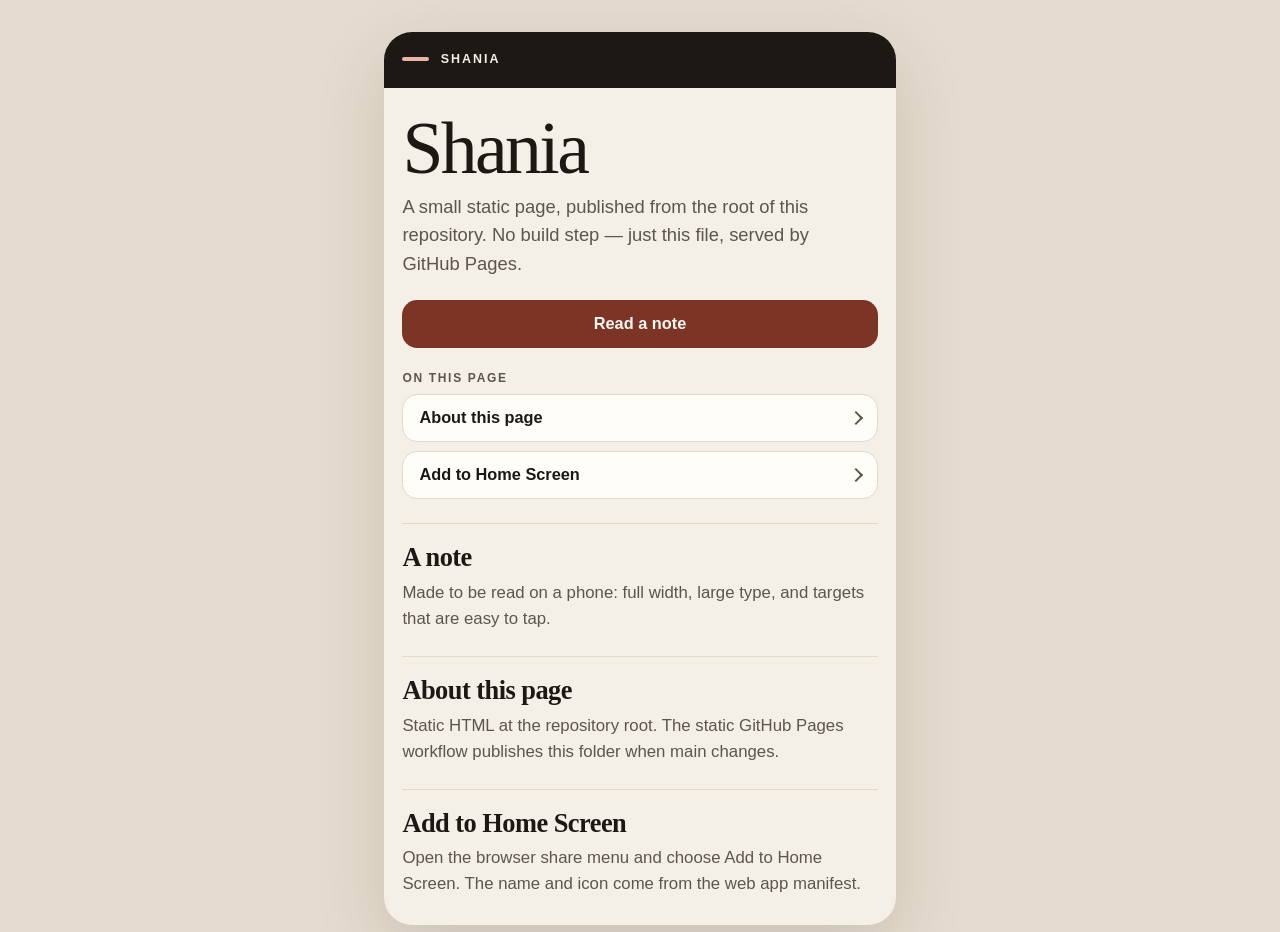
==== index.html @ 49403135 "Make the static page a mobile-first web app Fit the phone viewport with safe areas, fluid type, and " ====
<!DOCTYPE html>
<html lang="en">
<head>
  <meta charset="utf-8">
  <meta name="viewport" content="width=device-width, initial-scale=1, viewport-fit=cover">
  <meta name="theme-color" content="#1c1915">
  <meta name="color-scheme" content="light">
  <meta name="apple-mobile-web-app-capable" content="yes">
  <meta name="mobile-web-app-capable" content="yes">
  <meta name="apple-mobile-web-app-status-bar-style" content="black-translucent">
  <meta name="apple-mobile-web-app-title" content="Shania">
  <meta name="description" content="A small static page published from the root of this repository.">
  <title>Shania</title>
  <link rel="manifest" href="manifest.webmanifest">
  <link rel="icon" href="icon-192.png" type="image/png" sizes="192x192">
  <link rel="apple-touch-icon" href="icon-180.png">
  <style>
    :root {
      --ink: #1c1915;
      --cream: #f4efe7;
      --muted: #5c564c;
      --card: #fffdf8;
      --line: #e4d8c6;
      --accent: #7c3424;
      --accent-ink: #fff8f3;
      --canvas: #e5dccf;
    }

    * {
      box-sizing: border-box;
    }

    html {
      overflow-x: clip;
      -webkit-text-size-adjust: 100%;
    }

    body {
      margin: 0;
      min-height: 100dvh;
      overflow-x: clip;
      background: var(--cream);
      color: var(--ink);
      font-family: "Avenir Next", "Segoe UI", Roboto, "Helvetica Neue", sans-serif;
    }

    .app {
      width: 100%;
      max-width: 32rem;
      min-height: 100dvh;
      margin: 0 auto;
      background: var(--cream);
      display: flex;
      flex-direction: column;
    }

    header {
      display: flex;
      align-items: center;
      gap: 0.75rem;
      min-height: calc(3.5rem + env(safe-area-inset-top));
      padding:
        calc(0.85rem + env(safe-area-inset-top))
        calc(1.15rem + env(safe-area-inset-right))
        0.95rem
        calc(1.15rem + env(safe-area-inset-left));
      background: var(--ink);
      color: var(--cream);
    }

    .mark {
      width: 1.65rem;
      height: 0.22rem;
      border-radius: 999px;
      background: #e7b5a4;
      flex: none;
    }

    .app-name {
      font-size: 0.78rem;
      font-weight: 650;
      letter-spacing: 0.16em;
      text-transform: uppercase;
    }

    main {
      flex: 1;
      padding:
        1.35rem
        calc(1.15rem + env(safe-area-inset-right))
        calc(1.75rem + env(safe-area-inset-bottom))
        calc(1.15rem + env(safe-area-inset-left));
    }

    h1 {
      margin: 0.35rem 0 0.7rem;
      font-family: "Iowan Old Style", Palatino, "Palatino Linotype", "Noto Serif", Georgia, serif;
      font-size: clamp(3.1rem, 16vw, 4.6rem);
      font-weight: 520;
      letter-spacing: -0.035em;
      line-height: 0.9;
    }

    h2 {
      margin: 0 0 0.4rem;
      font-family: "Iowan Old Style", Palatino, "Palatino Linotype", "Noto Serif", Georgia, serif;
      font-size: clamp(1.35rem, 5vw, 1.65rem);
      font-weight: 560;
      letter-spacing: -0.02em;
    }

    p {
      margin: 0;
    }

    .lead {
      max-width: 28rem;
      color: var(--muted);
      font-size: clamp(1.02rem, 4.2vw, 1.15rem);
      line-height: 1.55;
    }

    .label {
      margin: 1.45rem 0 0.55rem;
      color: var(--muted);
      font-size: 0.75rem;
      font-weight: 650;
      letter-spacing: 0.14em;
      text-transform: uppercase;
    }

    a {
      color: inherit;
      text-decoration: none;
      touch-action: manipulation;
      -webkit-tap-highlight-color: transparent;
    }

    .primary,
    nav a {
      min-height: 3rem;
      display: flex;
      align-items: center;
      border-radius: 0.95rem;
      font-size: 1.02rem;
      font-weight: 620;
    }

    .primary {
      margin-top: 1.35rem;
      padding: 0.85rem 1.1rem;
      justify-content: center;
      background: var(--accent);
      color: var(--accent-ink);
    }

    .primary:active {
      background: #662a1d;
    }

    nav {
      display: flex;
      flex-direction: column;
      gap: 0.55rem;
    }

    nav a {
      padding: 0.85rem 1rem;
      background: var(--card);
      border: 1px solid var(--line);
      justify-content: space-between;
      gap: 0.75rem;
    }

    nav a:active {
      background: #f6efe4;
    }

    nav a::after {
      content: "";
      width: 0.5rem;
      height: 0.5rem;
      border-top: 2px solid var(--muted);
      border-right: 2px solid var(--muted);
      transform: rotate(45deg);
      flex: none;
    }

    .primary:focus-visible,
    nav a:focus-visible {
      outline: 3px solid #e7b5a4;
      outline-offset: 2px;
    }

    section {
      scroll-margin-top: 1rem;
      margin-top: 1.5rem;
      padding-top: 1.15rem;
      border-top: 1px solid var(--line);
    }

    section p {
      color: var(--muted);
      font-size: clamp(0.98rem, 3.8vw, 1.05rem);
      line-height: 1.55;
    }

    @media (min-width: 760px) {
      body {
        background: var(--canvas);
      }

      .app {
        min-height: calc(100dvh - 4rem);
        margin: 2rem auto;
        border-radius: 1.75rem;
        overflow: hidden;
        box-shadow: 0 24px 70px rgba(48, 30, 14, 0.14);
      }
    }
  </style>
</head>
<body>
  <div class="app">
    <header>
      <span class="mark" aria-hidden="true"></span>
      <span class="app-name">Shania</span>
    </header>
    <main>
      <h1>Shania</h1>
      <p class="lead">A small static page, published from the root of this repository. No build step — just this file, served by GitHub Pages.</p>
      <a class="primary" href="#note">Read a note</a>
      <p class="label">On this page</p>
      <nav aria-label="Sections">
        <a href="#about">About this page</a>
        <a href="#home">Add to Home Screen</a>
      </nav>
      <section id="note">
        <h2>A note</h2>
        <p>Made to be read on a phone: full width, large type, and targets that are easy to tap.</p>
      </section>
      <section id="about">
        <h2>About this page</h2>
        <p>Static HTML at the repository root. The static GitHub Pages workflow publishes this folder when main changes.</p>
      </section>
      <section id="home">
        <h2>Add to Home Screen</h2>
        <p>Open the browser share menu and choose Add to Home Screen. The name and icon come from the web app manifest.</p>
      </section>
    </main>
  </div>
</body>
</html>
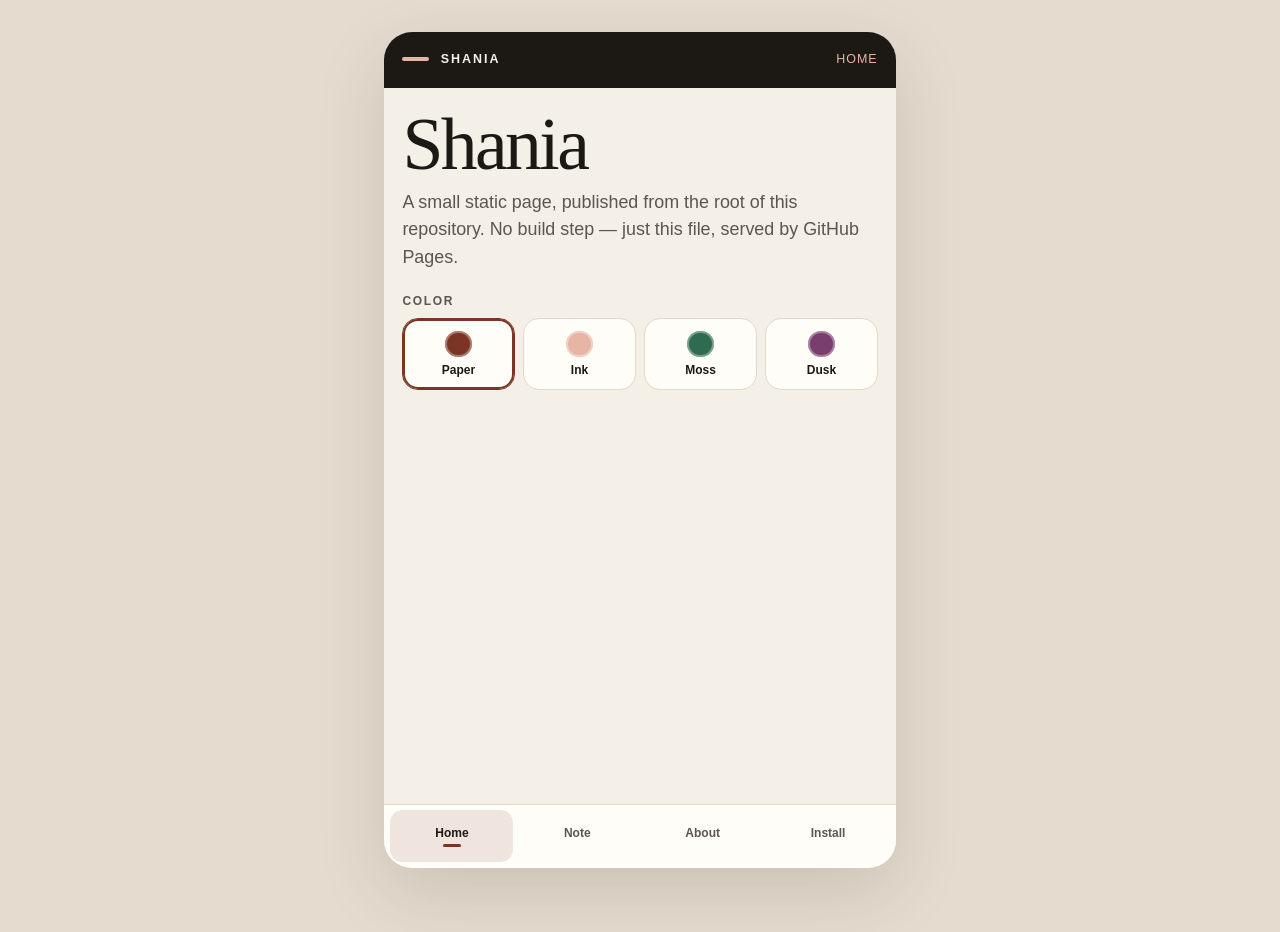
==== commit 561e13db: "Make the Shania page a small interactive phone app Replace the static section list with tabs, a note" ====
--- a/index.html
+++ b/index.html
@@ -24,11 +24,58 @@
       --accent: #7c3424;
       --accent-ink: #fff8f3;
       --canvas: #e5dccf;
-    }
-
-    * {
-      box-sizing: border-box;
-    }
+      --header: #1c1915;
+      --header-ink: #f4efe7;
+      --mark: #e7b5a4;
+      --scheme: light;
+      color-scheme: light;
+    }
+
+    html[data-palette="ink"] {
+      --ink: #f4efe7;
+      --cream: #1c1915;
+      --muted: #c4baae;
+      --card: #2a2622;
+      --line: #3f3832;
+      --accent: #e7b5a4;
+      --accent-ink: #1c1915;
+      --canvas: #0e0c0a;
+      --header: #141210;
+      --header-ink: #f4efe7;
+      --mark: #e7b5a4;
+      --scheme: dark;
+      color-scheme: dark;
+    }
+
+    html[data-palette="moss"] {
+      --ink: #1c2b24;
+      --cream: #eef2e6;
+      --muted: #4e5c52;
+      --card: #f8faf4;
+      --line: #d5deca;
+      --accent: #2f6b4f;
+      --accent-ink: #f4fff8;
+      --canvas: #dde5d4;
+      --header: #1c2b24;
+      --header-ink: #f3f6f1;
+      --mark: #d6e2a8;
+    }
+
+    html[data-palette="dusk"] {
+      --ink: #241c33;
+      --cream: #f6f0ea;
+      --muted: #5e5670;
+      --card: #fffaf6;
+      --line: #e6d9ea;
+      --accent: #7a3e6d;
+      --accent-ink: #fff7fb;
+      --canvas: #e7dfe8;
+      --header: #2a2140;
+      --header-ink: #f7f1ff;
+      --mark: #f0b7c8;
+    }
+
+    * { box-sizing: border-box; }
 
     html {
       overflow-x: clip;
@@ -44,10 +91,24 @@
       font-family: "Avenir Next", "Segoe UI", Roboto, "Helvetica Neue", sans-serif;
     }
 
+    button, textarea, input {
+      font: inherit;
+      color: inherit;
+    }
+
+    button {
+      background: none;
+      border: 0;
+      padding: 0;
+      touch-action: manipulation;
+      -webkit-tap-highlight-color: transparent;
+      cursor: pointer;
+    }
+
     .app {
       width: 100%;
       max-width: 32rem;
-      min-height: 100dvh;
+      height: 100dvh;
       margin: 0 auto;
       background: var(--cream);
       display: flex;
@@ -58,22 +119,24 @@
       display: flex;
       align-items: center;
       gap: 0.75rem;
+      flex: none;
       min-height: calc(3.5rem + env(safe-area-inset-top));
       padding:
         calc(0.85rem + env(safe-area-inset-top))
         calc(1.15rem + env(safe-area-inset-right))
         0.95rem
         calc(1.15rem + env(safe-area-inset-left));
-      background: var(--ink);
-      color: var(--cream);
+      background: var(--header);
+      color: var(--header-ink);
     }
 
     .mark {
       width: 1.65rem;
       height: 0.22rem;
       border-radius: 999px;
-      background: #e7b5a4;
+      background: var(--mark);
       flex: none;
+      transition: background 180ms ease, width 180ms ease;
     }
 
     .app-name {
@@ -83,17 +146,28 @@
       text-transform: uppercase;
     }
 
+    .here {
+      margin-left: auto;
+      font-size: 0.78rem;
+      letter-spacing: 0.08em;
+      text-transform: uppercase;
+      color: var(--mark);
+    }
+
     main {
       flex: 1;
+      min-height: 0;
+      overflow-x: clip;
+      overflow-y: auto;
       padding:
-        1.35rem
+        1.25rem
         calc(1.15rem + env(safe-area-inset-right))
-        calc(1.75rem + env(safe-area-inset-bottom))
+        1.25rem
         calc(1.15rem + env(safe-area-inset-left));
     }
 
     h1 {
-      margin: 0.35rem 0 0.7rem;
+      margin: 0.2rem 0 0.7rem;
       font-family: "Iowan Old Style", Palatino, "Palatino Linotype", "Noto Serif", Georgia, serif;
       font-size: clamp(3.1rem, 16vw, 4.6rem);
       font-weight: 520;
@@ -102,26 +176,23 @@
     }
 
     h2 {
-      margin: 0 0 0.4rem;
+      margin: 0 0 0.45rem;
       font-family: "Iowan Old Style", Palatino, "Palatino Linotype", "Noto Serif", Georgia, serif;
-      font-size: clamp(1.35rem, 5vw, 1.65rem);
+      font-size: clamp(1.7rem, 7vw, 2.15rem);
       font-weight: 560;
-      letter-spacing: -0.02em;
-    }
-
-    p {
-      margin: 0;
-    }
-
-    .lead {
-      max-width: 28rem;
+      letter-spacing: -0.03em;
+    }
+
+    p { margin: 0; }
+
+    .lead, .quiet {
       color: var(--muted);
-      font-size: clamp(1.02rem, 4.2vw, 1.15rem);
+      font-size: clamp(1.02rem, 4.2vw, 1.12rem);
       line-height: 1.55;
     }
 
     .label {
-      margin: 1.45rem 0 0.55rem;
+      margin: 1.35rem 0 0.65rem;
       color: var(--muted);
       font-size: 0.75rem;
       font-weight: 650;
@@ -129,125 +200,565 @@
       text-transform: uppercase;
     }
 
-    a {
-      color: inherit;
-      text-decoration: none;
-      touch-action: manipulation;
-      -webkit-tap-highlight-color: transparent;
-    }
-
-    .primary,
-    nav a {
+    .panel[hidden] { display: none !important; }
+
+    .panel {
+      animation: rise 220ms ease;
+    }
+
+    @keyframes rise {
+      from { opacity: 0; transform: translateY(8px); }
+      to { opacity: 1; transform: none; }
+    }
+
+    .note-chip {
+      position: relative;
+      width: 100%;
+      min-height: 3.25rem;
+      margin-top: 1.15rem;
+      padding: 0.75rem 2.2rem 0.75rem 1rem;
+      display: flex;
+      flex-direction: column;
+      align-items: flex-start;
+      gap: 0.15rem;
+      text-align: left;
+      background: var(--card);
+      border: 1px solid var(--line);
+      border-radius: 1rem;
+    }
+
+    .note-chip::after {
+      content: "";
+      position: absolute;
+      right: 1rem;
+      top: 50%;
+      width: 0.45rem;
+      height: 0.45rem;
+      border-top: 2px solid var(--muted);
+      border-right: 2px solid var(--muted);
+      transform: translateY(-50%) rotate(45deg);
+    }
+
+    .note-chip[hidden] { display: none !important; }
+
+    .note-chip-label {
+      font-size: 0.72rem;
+      font-weight: 700;
+      letter-spacing: 0.12em;
+      text-transform: uppercase;
+      color: var(--accent);
+    }
+
+    .note-chip-text {
+      font-size: 0.98rem;
+      line-height: 1.4;
+      color: var(--ink);
+    }
+
+    .swatches {
+      display: grid;
+      grid-template-columns: repeat(4, minmax(0, 1fr));
+      gap: 0.55rem;
+    }
+
+    .swatch {
+      min-height: 4.5rem;
+      display: flex;
+      flex-direction: column;
+      align-items: center;
+      justify-content: center;
+      gap: 0.4rem;
+      border-radius: 1rem;
+      border: 1px solid var(--line);
+      background: var(--card);
+      font-size: 0.75rem;
+      font-weight: 650;
+    }
+
+    .swatch i {
+      width: 1.65rem;
+      height: 1.65rem;
+      border-radius: 999px;
+      display: block;
+      box-shadow: inset 0 0 0 2px rgba(255, 255, 255, 0.35);
+    }
+
+    .swatch[aria-pressed="true"] {
+      border-color: var(--accent);
+      box-shadow: inset 0 0 0 2px var(--accent);
+    }
+
+    .swatch-paper i { background: #7c3424; }
+    .swatch-ink i { background: #e7b5a4; }
+    .swatch-moss i { background: #2f6b4f; }
+    .swatch-dusk i { background: #7a3e6d; }
+
+    textarea {
+      width: 100%;
+      min-height: 9.5rem;
+      margin-top: 0.9rem;
+      padding: 0.95rem 1rem;
+      resize: none;
+      border-radius: 1rem;
+      border: 1px solid var(--line);
+      background: var(--card);
+      font-size: 1rem;
+      line-height: 1.5;
+    }
+
+    textarea:focus-visible,
+    .primary:focus-visible,
+    .swatch:focus-visible,
+    .tab:focus-visible,
+    .note-chip:focus-visible,
+    .toast button:focus-visible {
+      outline: 3px solid var(--mark);
+      outline-offset: 2px;
+    }
+
+    .meta {
+      display: flex;
+      justify-content: space-between;
+      gap: 0.75rem;
+      margin-top: 0.55rem;
+      color: var(--muted);
+      font-size: 0.85rem;
+    }
+
+    .size-row {
+      margin-top: 1.1rem;
+    }
+
+    .size-row label {
+      display: block;
+      margin-bottom: 0.2rem;
+      color: var(--muted);
+      font-size: 0.75rem;
+      font-weight: 650;
+      letter-spacing: 0.14em;
+      text-transform: uppercase;
+    }
+
+    input[type="range"] {
+      width: 100%;
+      height: 2.75rem;
+      accent-color: var(--accent);
+    }
+
+    .primary {
+      width: 100%;
+      min-height: 3rem;
+      margin-top: 0.85rem;
+      padding: 0.85rem 1.1rem;
+      display: flex;
+      align-items: center;
+      justify-content: center;
+      border-radius: 0.95rem;
+      background: var(--accent);
+      color: var(--accent-ink);
+      font-size: 1.02rem;
+      font-weight: 650;
+    }
+
+    .primary:disabled {
+      opacity: 0.45;
+    }
+
+    .primary:active:not(:disabled),
+    .swatch:active,
+    .tab:active,
+    .note-chip:active {
+      transform: scale(0.985);
+    }
+
+    .status {
+      display: inline-flex;
+      align-items: center;
+      min-height: 2rem;
+      margin: 0.85rem 0 0.35rem;
+      padding: 0.2rem 0.7rem;
+      border-radius: 999px;
+      background: var(--card);
+      border: 1px solid var(--line);
+      font-size: 0.85rem;
+      font-weight: 650;
+    }
+
+    .url {
+      width: 100%;
+      margin-top: 0.85rem;
+      padding: 0.85rem 1rem;
+      border-radius: 0.9rem;
+      border: 1px solid var(--line);
+      background: var(--card);
+      font-size: 0.92rem;
+      line-height: 1.4;
+      overflow-wrap: anywhere;
+    }
+
+    ol {
+      margin: 0.9rem 0 0;
+      padding-left: 1.15rem;
+      color: var(--muted);
+      line-height: 1.5;
+    }
+
+    ol li + li { margin-top: 0.4rem; }
+
+    .tabs {
+      flex: none;
+      display: grid;
+      grid-template-columns: repeat(4, minmax(0, 1fr));
+      gap: 0.15rem;
+      padding:
+        0.35rem
+        calc(0.4rem + env(safe-area-inset-right))
+        calc(0.35rem + env(safe-area-inset-bottom))
+        calc(0.4rem + env(safe-area-inset-left));
+      background: var(--card);
+      border-top: 1px solid var(--line);
+    }
+
+    .tab {
+      min-height: 3.25rem;
+      display: flex;
+      flex-direction: column;
+      align-items: center;
+      justify-content: center;
+      border-radius: 0.8rem;
+      color: var(--muted);
+      font-size: 0.75rem;
+      font-weight: 650;
+    }
+
+    .tab[aria-selected="true"] {
+      color: var(--ink);
+      background: color-mix(in srgb, var(--accent) 12%, transparent);
+    }
+
+    .tab::after {
+      content: "";
+      width: 1.1rem;
+      height: 3px;
+      margin-top: 0.28rem;
+      border-radius: 999px;
+      background: transparent;
+    }
+
+    .tab[aria-selected="true"]::after {
+      background: var(--accent);
+    }
+
+    .toast {
+      position: absolute;
+      left: 0.8rem;
+      right: 0.8rem;
+      bottom: calc(4.6rem + env(safe-area-inset-bottom));
       min-height: 3rem;
       display: flex;
       align-items: center;
-      border-radius: 0.95rem;
-      font-size: 1.02rem;
-      font-weight: 620;
-    }
-
-    .primary {
-      margin-top: 1.35rem;
-      padding: 0.85rem 1.1rem;
-      justify-content: center;
-      background: var(--accent);
-      color: var(--accent-ink);
-    }
-
-    .primary:active {
-      background: #662a1d;
-    }
-
-    nav {
-      display: flex;
-      flex-direction: column;
-      gap: 0.55rem;
-    }
-
-    nav a {
-      padding: 0.85rem 1rem;
-      background: var(--card);
-      border: 1px solid var(--line);
       justify-content: space-between;
       gap: 0.75rem;
-    }
-
-    nav a:active {
-      background: #f6efe4;
-    }
-
-    nav a::after {
-      content: "";
-      width: 0.5rem;
-      height: 0.5rem;
-      border-top: 2px solid var(--muted);
-      border-right: 2px solid var(--muted);
-      transform: rotate(45deg);
-      flex: none;
-    }
-
-    .primary:focus-visible,
-    nav a:focus-visible {
-      outline: 3px solid #e7b5a4;
-      outline-offset: 2px;
-    }
-
-    section {
-      scroll-margin-top: 1rem;
-      margin-top: 1.5rem;
-      padding-top: 1.15rem;
-      border-top: 1px solid var(--line);
-    }
-
-    section p {
-      color: var(--muted);
-      font-size: clamp(0.98rem, 3.8vw, 1.05rem);
-      line-height: 1.55;
-    }
+      padding: 0.55rem 0.7rem 0.55rem 1rem;
+      border-radius: 1rem;
+      background: var(--header);
+      color: var(--header-ink);
+      box-shadow: 0 12px 30px rgba(20, 12, 8, 0.2);
+    }
+
+    .toast[hidden] { display: none !important; }
+
+    .toast button {
+      min-height: 2.75rem;
+      min-width: 4.5rem;
+      padding: 0 0.8rem;
+      border-radius: 0.7rem;
+      background: var(--mark);
+      color: #1c1915;
+      font-weight: 700;
+    }
+
+    .app { position: relative; }
 
     @media (min-width: 760px) {
-      body {
-        background: var(--canvas);
-      }
+      body { background: var(--canvas); }
 
       .app {
-        min-height: calc(100dvh - 4rem);
+        height: calc(100dvh - 4rem);
+        min-height: 0;
         margin: 2rem auto;
         border-radius: 1.75rem;
         overflow: hidden;
         box-shadow: 0 24px 70px rgba(48, 30, 14, 0.14);
       }
     }
+
+    @media (prefers-reduced-motion: reduce) {
+      .panel, .mark, .primary, .swatch, .tab, .note-chip {
+        animation: none;
+        transition: none;
+      }
+    }
   </style>
+  <script>
+    try {
+      var savedPalette = localStorage.getItem("shania-palette");
+      if (savedPalette) document.documentElement.dataset.palette = savedPalette;
+    } catch (error) {}
+  </script>
 </head>
 <body>
   <div class="app">
     <header>
       <span class="mark" aria-hidden="true"></span>
       <span class="app-name">Shania</span>
+      <span class="here" id="here">Home</span>
     </header>
     <main>
-      <h1>Shania</h1>
-      <p class="lead">A small static page, published from the root of this repository. No build step — just this file, served by GitHub Pages.</p>
-      <a class="primary" href="#note">Read a note</a>
-      <p class="label">On this page</p>
-      <nav aria-label="Sections">
-        <a href="#about">About this page</a>
-        <a href="#home">Add to Home Screen</a>
-      </nav>
-      <section id="note">
+      <section class="panel" id="panel-home" role="tabpanel" aria-labelledby="tab-home">
+        <h1>Shania</h1>
+        <p class="lead">A small static page, published from the root of this repository. No build step — just this file, served by GitHub Pages.</p>
+        <button class="note-chip" id="note-chip" type="button" hidden>
+          <span class="note-chip-label">Saved note</span>
+          <span class="note-chip-text" id="note-chip-text"></span>
+        </button>
+        <p class="label" id="color-label">Color</p>
+        <div class="swatches" role="group" aria-labelledby="color-label">
+          <button class="swatch swatch-paper" type="button" data-palette="paper" aria-pressed="true"><i aria-hidden="true"></i>Paper</button>
+          <button class="swatch swatch-ink" type="button" data-palette="ink" aria-pressed="false"><i aria-hidden="true"></i>Ink</button>
+          <button class="swatch swatch-moss" type="button" data-palette="moss" aria-pressed="false"><i aria-hidden="true"></i>Moss</button>
+          <button class="swatch swatch-dusk" type="button" data-palette="dusk" aria-pressed="false"><i aria-hidden="true"></i>Dusk</button>
+        </div>
+      </section>
+
+      <section class="panel" id="panel-note" role="tabpanel" aria-labelledby="tab-note" hidden>
         <h2>A note</h2>
-        <p>Made to be read on a phone: full width, large type, and targets that are easy to tap.</p>
+        <p class="quiet">Kept in this browser only. It stays when you leave and come back.</p>
+        <label class="label" for="note">Your note</label>
+        <textarea id="note" maxlength="2000" placeholder="Write something worth keeping."></textarea>
+        <div class="meta">
+          <span id="count">0 characters</span>
+          <span id="saved">Empty</span>
+        </div>
+        <div class="size-row">
+          <label for="size">Type size</label>
+          <input id="size" type="range" min="16" max="28" step="1" value="18">
+        </div>
+        <button class="primary" id="clear" type="button" disabled>Clear note</button>
       </section>
-      <section id="about">
+
+      <section class="panel" id="panel-about" role="tabpanel" aria-labelledby="tab-about" hidden>
         <h2>About this page</h2>
-        <p>Static HTML at the repository root. The static GitHub Pages workflow publishes this folder when main changes.</p>
+        <p class="quiet">Static HTML at the repository root. The static GitHub Pages workflow publishes this folder when main changes.</p>
+        <p class="quiet" style="margin-top: 0.8rem">The tabs, note, and colors run in the page itself. Nothing is sent to a server.</p>
+        <button class="primary" id="open-install" type="button">Add to Home Screen</button>
       </section>
-      <section id="home">
+
+      <section class="panel" id="panel-install" role="tabpanel" aria-labelledby="tab-install" hidden>
         <h2>Add to Home Screen</h2>
-        <p>Open the browser share menu and choose Add to Home Screen. The name and icon come from the web app manifest.</p>
+        <p class="status" id="install-state">In the browser</p>
+        <p class="quiet">Open the share menu and choose Add to Home Screen. The name and icon come from the web app manifest.</p>
+        <p class="url" id="page-url"></p>
+        <button class="primary" id="copy" type="button">Copy link</button>
+        <ol>
+          <li>Open this page in Safari or Chrome.</li>
+          <li>Choose Add to Home Screen.</li>
+          <li>Open Shania from the icon. It fills the phone.</li>
+        </ol>
       </section>
     </main>
+    <nav class="tabs" role="tablist" aria-label="Sections">
+      <button class="tab" id="tab-home" type="button" role="tab" aria-selected="true" aria-controls="panel-home">Home</button>
+      <button class="tab" id="tab-note" type="button" role="tab" aria-selected="false" aria-controls="panel-note" tabindex="-1">Note</button>
+      <button class="tab" id="tab-about" type="button" role="tab" aria-selected="false" aria-controls="panel-about" tabindex="-1">About</button>
+      <button class="tab" id="tab-install" type="button" role="tab" aria-selected="false" aria-controls="panel-install" tabindex="-1">Install</button>
+    </nav>
+    <div class="toast" id="toast" hidden role="status">
+      <span id="toast-text"></span>
+      <button id="toast-action" type="button" hidden>Undo</button>
+    </div>
   </div>
+  <script>
+    (function () {
+      var themes = { paper: "#1c1915", ink: "#141210", moss: "#1c2b24", dusk: "#2a2140" };
+      var names = { home: "Home", note: "Note", about: "About", install: "Install" };
+      var order = ["home", "note", "about", "install"];
+      var noteKey = "shania-note";
+      var sizeKey = "shania-size";
+      var paletteKey = "shania-palette";
+      var note = document.getElementById("note");
+      var count = document.getElementById("count");
+      var saved = document.getElementById("saved");
+      var clear = document.getElementById("clear");
+      var size = document.getElementById("size");
+      var chip = document.getElementById("note-chip");
+      var chipText = document.getElementById("note-chip-text");
+      var here = document.getElementById("here");
+      var toast = document.getElementById("toast");
+      var toastText = document.getElementById("toast-text");
+      var toastAction = document.getElementById("toast-action");
+      var themeMeta = document.querySelector('meta[name="theme-color"]');
+      var schemeMeta = document.querySelector('meta[name="color-scheme"]');
+      var toastTimer = 0;
+      var undoValue = "";
+
+      function read(key) {
+        try { return localStorage.getItem(key); } catch (error) { return null; }
+      }
+
+      function write(key, value) {
+        try { localStorage.setItem(key, value); } catch (error) {}
+      }
+
+      function remove(key) {
+        try { localStorage.removeItem(key); } catch (error) {}
+      }
+
+      function showToast(message, undo) {
+        toastText.textContent = message;
+        toast.hidden = false;
+        if (undo) {
+          undoValue = undo;
+          toastAction.hidden = false;
+        } else {
+          undoValue = "";
+          toastAction.hidden = true;
+        }
+        window.clearTimeout(toastTimer);
+        toastTimer = window.setTimeout(function () { toast.hidden = true; }, 3600);
+      }
+
+      function applyPalette(name) {
+        if (!themes[name]) name = "paper";
+        if (name === "paper") delete document.documentElement.dataset.palette;
+        else document.documentElement.dataset.palette = name;
+        themeMeta.setAttribute("content", themes[name]);
+        var dark = name === "ink";
+        schemeMeta.setAttribute("content", dark ? "dark" : "light");
+        document.querySelectorAll(".swatch").forEach(function (button) {
+          button.setAttribute("aria-pressed", button.dataset.palette === name ? "true" : "false");
+        });
+        write(paletteKey, name);
+      }
+
+      function preview() {
+        var text = note.value.trim();
+        clear.disabled = note.value.length === 0;
+        count.textContent = note.value.length + (note.value.length === 1 ? " character" : " characters");
+        if (!text) {
+          chip.hidden = true;
+          chipText.textContent = "";
+          return;
+        }
+        chip.hidden = false;
+        chipText.textContent = text.length > 84 ? text.slice(0, 84) + "…" : text;
+      }
+
+      function applySize(value) {
+        var next = Math.min(28, Math.max(16, Number(value) || 18));
+        size.value = String(next);
+        note.style.fontSize = next + "px";
+        write(sizeKey, String(next));
+      }
+
+      function show(name) {
+        if (order.indexOf(name) === -1) name = "home";
+        order.forEach(function (id) {
+          var on = id === name;
+          document.getElementById("panel-" + id).hidden = !on;
+          var tab = document.getElementById("tab-" + id);
+          tab.setAttribute("aria-selected", on ? "true" : "false");
+          tab.tabIndex = on ? 0 : -1;
+        });
+        here.textContent = names[name];
+        if (location.hash !== "#" + name) history.replaceState(null, "", "#" + name);
+        if (name === "note" && !note.value) note.focus({ preventScroll: true });
+      }
+
+      document.querySelector(".tabs").addEventListener("click", function (event) {
+        var tab = event.target.closest(".tab");
+        if (tab) show(tab.id.replace("tab-", ""));
+      });
+
+      document.querySelector(".tabs").addEventListener("keydown", function (event) {
+        var current = document.activeElement;
+        if (!current || !current.classList.contains("tab")) return;
+        var index = order.indexOf(current.id.replace("tab-", ""));
+        var next = index;
+        if (event.key === "ArrowRight") next = (index + 1) % order.length;
+        else if (event.key === "ArrowLeft") next = (index + order.length - 1) % order.length;
+        else return;
+        event.preventDefault();
+        var tab = document.getElementById("tab-" + order[next]);
+        tab.focus();
+        show(order[next]);
+      });
+
+      document.querySelector(".swatches").addEventListener("click", function (event) {
+        var swatch = event.target.closest(".swatch");
+        if (!swatch) return;
+        applyPalette(swatch.dataset.palette);
+        showToast(swatch.dataset.palette.charAt(0).toUpperCase() + swatch.dataset.palette.slice(1) + " color");
+      });
+
+      chip.addEventListener("click", function () { show("note"); });
+      document.getElementById("open-install").addEventListener("click", function () { show("install"); });
+
+      note.addEventListener("input", function () {
+        write(noteKey, note.value);
+        saved.textContent = note.value ? "Saved on this phone" : "Empty";
+        preview();
+      });
+
+      size.addEventListener("input", function () { applySize(size.value); });
+
+      clear.addEventListener("click", function () {
+        if (!note.value) return;
+        var previous = note.value;
+        note.value = "";
+        remove(noteKey);
+        saved.textContent = "Empty";
+        preview();
+        showToast("Note cleared", previous);
+      });
+
+      toastAction.addEventListener("click", function () {
+        if (!undoValue) return;
+        note.value = undoValue;
+        write(noteKey, note.value);
+        saved.textContent = "Saved on this phone";
+        preview();
+        toast.hidden = true;
+        show("note");
+      });
+
+      document.getElementById("copy").addEventListener("click", function () {
+        var url = location.href.split("#")[0];
+        if (navigator.clipboard && navigator.clipboard.writeText) {
+          navigator.clipboard.writeText(url).then(function () {
+            showToast("Link copied");
+          }).catch(function () {
+            showToast("Select the link and copy it");
+          });
+        } else {
+          showToast("Select the link and copy it");
+        }
+      });
+
+      var storedNote = read(noteKey) || "";
+      note.value = storedNote;
+      saved.textContent = storedNote ? "Saved on this phone" : "Empty";
+      preview();
+      applySize(read(sizeKey) || 18);
+      applyPalette(read(paletteKey) || document.documentElement.dataset.palette || "paper");
+
+      var standalone = window.matchMedia("(display-mode: standalone)").matches || window.navigator.standalone;
+      document.getElementById("install-state").textContent = standalone ? "On your home screen" : "In the browser";
+      document.getElementById("page-url").textContent = location.href.split("#")[0];
+
+      var initial = (location.hash || "#home").slice(1);
+      show(order.indexOf(initial) === -1 ? "home" : initial);
+    })();
+  </script>
 </body>
 </html>
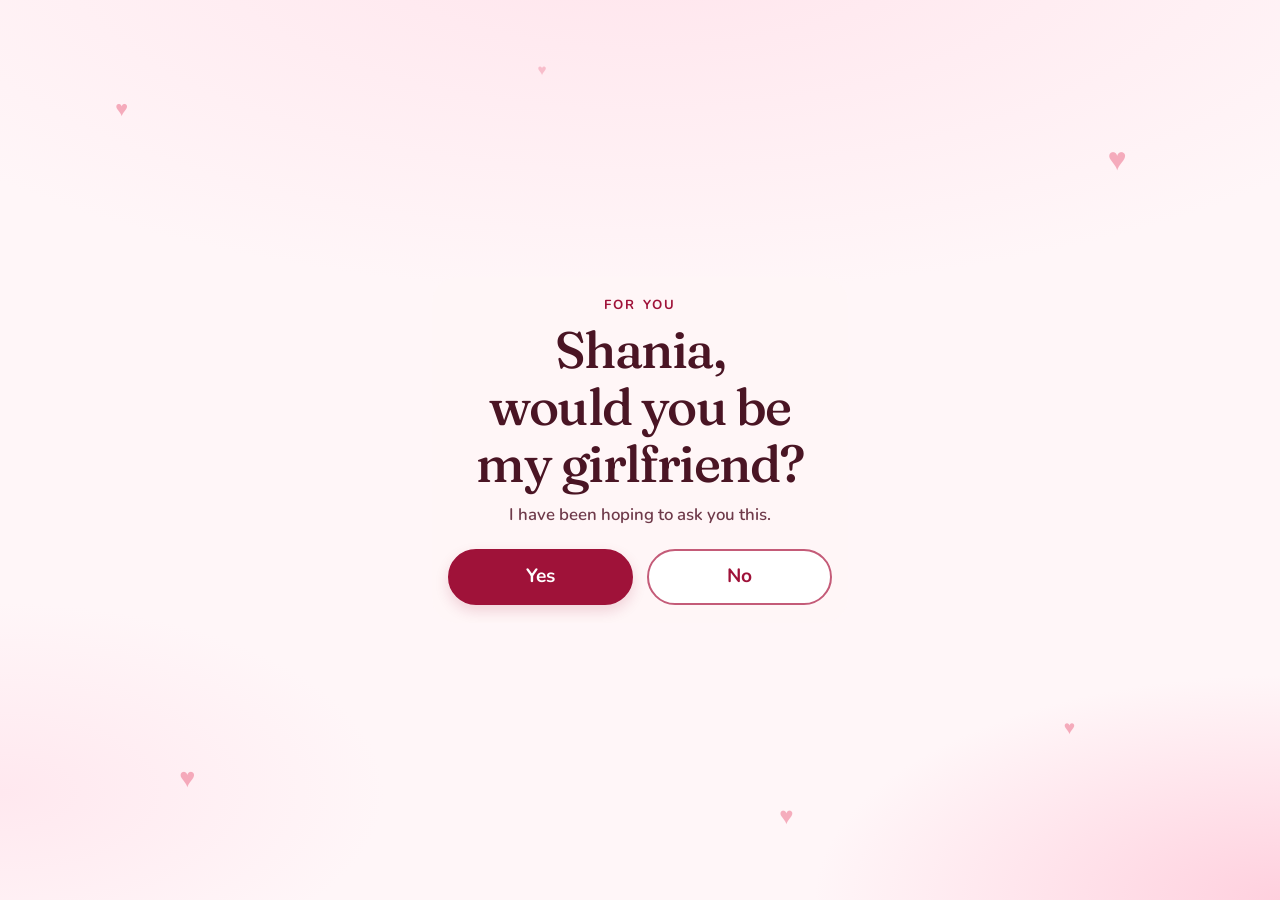
==== commit 365040ce: "Replace the demo with a romantic ask page for Shania. The question, the dodging answers, and the cel" ====
--- a/index.html
+++ b/index.html
@@ -3,762 +3,38 @@
 <head>
   <meta charset="utf-8">
   <meta name="viewport" content="width=device-width, initial-scale=1, viewport-fit=cover">
-  <meta name="theme-color" content="#1c1915">
+  <meta name="theme-color" content="#9f1239">
   <meta name="color-scheme" content="light">
   <meta name="apple-mobile-web-app-capable" content="yes">
   <meta name="mobile-web-app-capable" content="yes">
-  <meta name="apple-mobile-web-app-status-bar-style" content="black-translucent">
+  <meta name="apple-mobile-web-app-status-bar-style" content="default">
   <meta name="apple-mobile-web-app-title" content="Shania">
-  <meta name="description" content="A small static page published from the root of this repository.">
-  <title>Shania</title>
+  <meta name="description" content="A little question for Shania.">
+  <title>Shania, would you be my girlfriend?</title>
   <link rel="manifest" href="manifest.webmanifest">
   <link rel="icon" href="icon-192.png" type="image/png" sizes="192x192">
   <link rel="apple-touch-icon" href="icon-180.png">
-  <style>
-    :root {
-      --ink: #1c1915;
-      --cream: #f4efe7;
-      --muted: #5c564c;
-      --card: #fffdf8;
-      --line: #e4d8c6;
-      --accent: #7c3424;
-      --accent-ink: #fff8f3;
-      --canvas: #e5dccf;
-      --header: #1c1915;
-      --header-ink: #f4efe7;
-      --mark: #e7b5a4;
-      --scheme: light;
-      color-scheme: light;
-    }
-
-    html[data-palette="ink"] {
-      --ink: #f4efe7;
-      --cream: #1c1915;
-      --muted: #c4baae;
-      --card: #2a2622;
-      --line: #3f3832;
-      --accent: #e7b5a4;
-      --accent-ink: #1c1915;
-      --canvas: #0e0c0a;
-      --header: #141210;
-      --header-ink: #f4efe7;
-      --mark: #e7b5a4;
-      --scheme: dark;
-      color-scheme: dark;
-    }
-
-    html[data-palette="moss"] {
-      --ink: #1c2b24;
-      --cream: #eef2e6;
-      --muted: #4e5c52;
-      --card: #f8faf4;
-      --line: #d5deca;
-      --accent: #2f6b4f;
-      --accent-ink: #f4fff8;
-      --canvas: #dde5d4;
-      --header: #1c2b24;
-      --header-ink: #f3f6f1;
-      --mark: #d6e2a8;
-    }
-
-    html[data-palette="dusk"] {
-      --ink: #241c33;
-      --cream: #f6f0ea;
-      --muted: #5e5670;
-      --card: #fffaf6;
-      --line: #e6d9ea;
-      --accent: #7a3e6d;
-      --accent-ink: #fff7fb;
-      --canvas: #e7dfe8;
-      --header: #2a2140;
-      --header-ink: #f7f1ff;
-      --mark: #f0b7c8;
-    }
-
-    * { box-sizing: border-box; }
-
-    html {
-      overflow-x: clip;
-      -webkit-text-size-adjust: 100%;
-    }
-
-    body {
-      margin: 0;
-      min-height: 100dvh;
-      overflow-x: clip;
-      background: var(--cream);
-      color: var(--ink);
-      font-family: "Avenir Next", "Segoe UI", Roboto, "Helvetica Neue", sans-serif;
-    }
-
-    button, textarea, input {
-      font: inherit;
-      color: inherit;
-    }
-
-    button {
-      background: none;
-      border: 0;
-      padding: 0;
-      touch-action: manipulation;
-      -webkit-tap-highlight-color: transparent;
-      cursor: pointer;
-    }
-
-    .app {
-      width: 100%;
-      max-width: 32rem;
-      height: 100dvh;
-      margin: 0 auto;
-      background: var(--cream);
-      display: flex;
-      flex-direction: column;
-    }
-
-    header {
-      display: flex;
-      align-items: center;
-      gap: 0.75rem;
-      flex: none;
-      min-height: calc(3.5rem + env(safe-area-inset-top));
-      padding:
-        calc(0.85rem + env(safe-area-inset-top))
-        calc(1.15rem + env(safe-area-inset-right))
-        0.95rem
-        calc(1.15rem + env(safe-area-inset-left));
-      background: var(--header);
-      color: var(--header-ink);
-    }
-
-    .mark {
-      width: 1.65rem;
-      height: 0.22rem;
-      border-radius: 999px;
-      background: var(--mark);
-      flex: none;
-      transition: background 180ms ease, width 180ms ease;
-    }
-
-    .app-name {
-      font-size: 0.78rem;
-      font-weight: 650;
-      letter-spacing: 0.16em;
-      text-transform: uppercase;
-    }
-
-    .here {
-      margin-left: auto;
-      font-size: 0.78rem;
-      letter-spacing: 0.08em;
-      text-transform: uppercase;
-      color: var(--mark);
-    }
-
-    main {
-      flex: 1;
-      min-height: 0;
-      overflow-x: clip;
-      overflow-y: auto;
-      padding:
-        1.25rem
-        calc(1.15rem + env(safe-area-inset-right))
-        1.25rem
-        calc(1.15rem + env(safe-area-inset-left));
-    }
-
-    h1 {
-      margin: 0.2rem 0 0.7rem;
-      font-family: "Iowan Old Style", Palatino, "Palatino Linotype", "Noto Serif", Georgia, serif;
-      font-size: clamp(3.1rem, 16vw, 4.6rem);
-      font-weight: 520;
-      letter-spacing: -0.035em;
-      line-height: 0.9;
-    }
-
-    h2 {
-      margin: 0 0 0.45rem;
-      font-family: "Iowan Old Style", Palatino, "Palatino Linotype", "Noto Serif", Georgia, serif;
-      font-size: clamp(1.7rem, 7vw, 2.15rem);
-      font-weight: 560;
-      letter-spacing: -0.03em;
-    }
-
-    p { margin: 0; }
-
-    .lead, .quiet {
-      color: var(--muted);
-      font-size: clamp(1.02rem, 4.2vw, 1.12rem);
-      line-height: 1.55;
-    }
-
-    .label {
-      margin: 1.35rem 0 0.65rem;
-      color: var(--muted);
-      font-size: 0.75rem;
-      font-weight: 650;
-      letter-spacing: 0.14em;
-      text-transform: uppercase;
-    }
-
-    .panel[hidden] { display: none !important; }
-
-    .panel {
-      animation: rise 220ms ease;
-    }
-
-    @keyframes rise {
-      from { opacity: 0; transform: translateY(8px); }
-      to { opacity: 1; transform: none; }
-    }
-
-    .note-chip {
-      position: relative;
-      width: 100%;
-      min-height: 3.25rem;
-      margin-top: 1.15rem;
-      padding: 0.75rem 2.2rem 0.75rem 1rem;
-      display: flex;
-      flex-direction: column;
-      align-items: flex-start;
-      gap: 0.15rem;
-      text-align: left;
-      background: var(--card);
-      border: 1px solid var(--line);
-      border-radius: 1rem;
-    }
-
-    .note-chip::after {
-      content: "";
-      position: absolute;
-      right: 1rem;
-      top: 50%;
-      width: 0.45rem;
-      height: 0.45rem;
-      border-top: 2px solid var(--muted);
-      border-right: 2px solid var(--muted);
-      transform: translateY(-50%) rotate(45deg);
-    }
-
-    .note-chip[hidden] { display: none !important; }
-
-    .note-chip-label {
-      font-size: 0.72rem;
-      font-weight: 700;
-      letter-spacing: 0.12em;
-      text-transform: uppercase;
-      color: var(--accent);
-    }
-
-    .note-chip-text {
-      font-size: 0.98rem;
-      line-height: 1.4;
-      color: var(--ink);
-    }
-
-    .swatches {
-      display: grid;
-      grid-template-columns: repeat(4, minmax(0, 1fr));
-      gap: 0.55rem;
-    }
-
-    .swatch {
-      min-height: 4.5rem;
-      display: flex;
-      flex-direction: column;
-      align-items: center;
-      justify-content: center;
-      gap: 0.4rem;
-      border-radius: 1rem;
-      border: 1px solid var(--line);
-      background: var(--card);
-      font-size: 0.75rem;
-      font-weight: 650;
-    }
-
-    .swatch i {
-      width: 1.65rem;
-      height: 1.65rem;
-      border-radius: 999px;
-      display: block;
-      box-shadow: inset 0 0 0 2px rgba(255, 255, 255, 0.35);
-    }
-
-    .swatch[aria-pressed="true"] {
-      border-color: var(--accent);
-      box-shadow: inset 0 0 0 2px var(--accent);
-    }
-
-    .swatch-paper i { background: #7c3424; }
-    .swatch-ink i { background: #e7b5a4; }
-    .swatch-moss i { background: #2f6b4f; }
-    .swatch-dusk i { background: #7a3e6d; }
-
-    textarea {
-      width: 100%;
-      min-height: 9.5rem;
-      margin-top: 0.9rem;
-      padding: 0.95rem 1rem;
-      resize: none;
-      border-radius: 1rem;
-      border: 1px solid var(--line);
-      background: var(--card);
-      font-size: 1rem;
-      line-height: 1.5;
-    }
-
-    textarea:focus-visible,
-    .primary:focus-visible,
-    .swatch:focus-visible,
-    .tab:focus-visible,
-    .note-chip:focus-visible,
-    .toast button:focus-visible {
-      outline: 3px solid var(--mark);
-      outline-offset: 2px;
-    }
-
-    .meta {
-      display: flex;
-      justify-content: space-between;
-      gap: 0.75rem;
-      margin-top: 0.55rem;
-      color: var(--muted);
-      font-size: 0.85rem;
-    }
-
-    .size-row {
-      margin-top: 1.1rem;
-    }
-
-    .size-row label {
-      display: block;
-      margin-bottom: 0.2rem;
-      color: var(--muted);
-      font-size: 0.75rem;
-      font-weight: 650;
-      letter-spacing: 0.14em;
-      text-transform: uppercase;
-    }
-
-    input[type="range"] {
-      width: 100%;
-      height: 2.75rem;
-      accent-color: var(--accent);
-    }
-
-    .primary {
-      width: 100%;
-      min-height: 3rem;
-      margin-top: 0.85rem;
-      padding: 0.85rem 1.1rem;
-      display: flex;
-      align-items: center;
-      justify-content: center;
-      border-radius: 0.95rem;
-      background: var(--accent);
-      color: var(--accent-ink);
-      font-size: 1.02rem;
-      font-weight: 650;
-    }
-
-    .primary:disabled {
-      opacity: 0.45;
-    }
-
-    .primary:active:not(:disabled),
-    .swatch:active,
-    .tab:active,
-    .note-chip:active {
-      transform: scale(0.985);
-    }
-
-    .status {
-      display: inline-flex;
-      align-items: center;
-      min-height: 2rem;
-      margin: 0.85rem 0 0.35rem;
-      padding: 0.2rem 0.7rem;
-      border-radius: 999px;
-      background: var(--card);
-      border: 1px solid var(--line);
-      font-size: 0.85rem;
-      font-weight: 650;
-    }
-
-    .url {
-      width: 100%;
-      margin-top: 0.85rem;
-      padding: 0.85rem 1rem;
-      border-radius: 0.9rem;
-      border: 1px solid var(--line);
-      background: var(--card);
-      font-size: 0.92rem;
-      line-height: 1.4;
-      overflow-wrap: anywhere;
-    }
-
-    ol {
-      margin: 0.9rem 0 0;
-      padding-left: 1.15rem;
-      color: var(--muted);
-      line-height: 1.5;
-    }
-
-    ol li + li { margin-top: 0.4rem; }
-
-    .tabs {
-      flex: none;
-      display: grid;
-      grid-template-columns: repeat(4, minmax(0, 1fr));
-      gap: 0.15rem;
-      padding:
-        0.35rem
-        calc(0.4rem + env(safe-area-inset-right))
-        calc(0.35rem + env(safe-area-inset-bottom))
-        calc(0.4rem + env(safe-area-inset-left));
-      background: var(--card);
-      border-top: 1px solid var(--line);
-    }
-
-    .tab {
-      min-height: 3.25rem;
-      display: flex;
-      flex-direction: column;
-      align-items: center;
-      justify-content: center;
-      border-radius: 0.8rem;
-      color: var(--muted);
-      font-size: 0.75rem;
-      font-weight: 650;
-    }
-
-    .tab[aria-selected="true"] {
-      color: var(--ink);
-      background: color-mix(in srgb, var(--accent) 12%, transparent);
-    }
-
-    .tab::after {
-      content: "";
-      width: 1.1rem;
-      height: 3px;
-      margin-top: 0.28rem;
-      border-radius: 999px;
-      background: transparent;
-    }
-
-    .tab[aria-selected="true"]::after {
-      background: var(--accent);
-    }
-
-    .toast {
-      position: absolute;
-      left: 0.8rem;
-      right: 0.8rem;
-      bottom: calc(4.6rem + env(safe-area-inset-bottom));
-      min-height: 3rem;
-      display: flex;
-      align-items: center;
-      justify-content: space-between;
-      gap: 0.75rem;
-      padding: 0.55rem 0.7rem 0.55rem 1rem;
-      border-radius: 1rem;
-      background: var(--header);
-      color: var(--header-ink);
-      box-shadow: 0 12px 30px rgba(20, 12, 8, 0.2);
-    }
-
-    .toast[hidden] { display: none !important; }
-
-    .toast button {
-      min-height: 2.75rem;
-      min-width: 4.5rem;
-      padding: 0 0.8rem;
-      border-radius: 0.7rem;
-      background: var(--mark);
-      color: #1c1915;
-      font-weight: 700;
-    }
-
-    .app { position: relative; }
-
-    @media (min-width: 760px) {
-      body { background: var(--canvas); }
-
-      .app {
-        height: calc(100dvh - 4rem);
-        min-height: 0;
-        margin: 2rem auto;
-        border-radius: 1.75rem;
-        overflow: hidden;
-        box-shadow: 0 24px 70px rgba(48, 30, 14, 0.14);
-      }
-    }
-
-    @media (prefers-reduced-motion: reduce) {
-      .panel, .mark, .primary, .swatch, .tab, .note-chip {
-        animation: none;
-        transition: none;
-      }
-    }
-  </style>
-  <script>
-    try {
-      var savedPalette = localStorage.getItem("shania-palette");
-      if (savedPalette) document.documentElement.dataset.palette = savedPalette;
-    } catch (error) {}
-  </script>
+  <link rel="stylesheet" href="css/styles.css">
 </head>
 <body>
-  <div class="app">
-    <header>
-      <span class="mark" aria-hidden="true"></span>
-      <span class="app-name">Shania</span>
-      <span class="here" id="here">Home</span>
-    </header>
-    <main>
-      <section class="panel" id="panel-home" role="tabpanel" aria-labelledby="tab-home">
-        <h1>Shania</h1>
-        <p class="lead">A small static page, published from the root of this repository. No build step — just this file, served by GitHub Pages.</p>
-        <button class="note-chip" id="note-chip" type="button" hidden>
-          <span class="note-chip-label">Saved note</span>
-          <span class="note-chip-text" id="note-chip-text"></span>
-        </button>
-        <p class="label" id="color-label">Color</p>
-        <div class="swatches" role="group" aria-labelledby="color-label">
-          <button class="swatch swatch-paper" type="button" data-palette="paper" aria-pressed="true"><i aria-hidden="true"></i>Paper</button>
-          <button class="swatch swatch-ink" type="button" data-palette="ink" aria-pressed="false"><i aria-hidden="true"></i>Ink</button>
-          <button class="swatch swatch-moss" type="button" data-palette="moss" aria-pressed="false"><i aria-hidden="true"></i>Moss</button>
-          <button class="swatch swatch-dusk" type="button" data-palette="dusk" aria-pressed="false"><i aria-hidden="true"></i>Dusk</button>
-        </div>
-      </section>
-
-      <section class="panel" id="panel-note" role="tabpanel" aria-labelledby="tab-note" hidden>
-        <h2>A note</h2>
-        <p class="quiet">Kept in this browser only. It stays when you leave and come back.</p>
-        <label class="label" for="note">Your note</label>
-        <textarea id="note" maxlength="2000" placeholder="Write something worth keeping."></textarea>
-        <div class="meta">
-          <span id="count">0 characters</span>
-          <span id="saved">Empty</span>
-        </div>
-        <div class="size-row">
-          <label for="size">Type size</label>
-          <input id="size" type="range" min="16" max="28" step="1" value="18">
-        </div>
-        <button class="primary" id="clear" type="button" disabled>Clear note</button>
-      </section>
-
-      <section class="panel" id="panel-about" role="tabpanel" aria-labelledby="tab-about" hidden>
-        <h2>About this page</h2>
-        <p class="quiet">Static HTML at the repository root. The static GitHub Pages workflow publishes this folder when main changes.</p>
-        <p class="quiet" style="margin-top: 0.8rem">The tabs, note, and colors run in the page itself. Nothing is sent to a server.</p>
-        <button class="primary" id="open-install" type="button">Add to Home Screen</button>
-      </section>
-
-      <section class="panel" id="panel-install" role="tabpanel" aria-labelledby="tab-install" hidden>
-        <h2>Add to Home Screen</h2>
-        <p class="status" id="install-state">In the browser</p>
-        <p class="quiet">Open the share menu and choose Add to Home Screen. The name and icon come from the web app manifest.</p>
-        <p class="url" id="page-url"></p>
-        <button class="primary" id="copy" type="button">Copy link</button>
-        <ol>
-          <li>Open this page in Safari or Chrome.</li>
-          <li>Choose Add to Home Screen.</li>
-          <li>Open Shania from the icon. It fills the phone.</li>
-        </ol>
-      </section>
-    </main>
-    <nav class="tabs" role="tablist" aria-label="Sections">
-      <button class="tab" id="tab-home" type="button" role="tab" aria-selected="true" aria-controls="panel-home">Home</button>
-      <button class="tab" id="tab-note" type="button" role="tab" aria-selected="false" aria-controls="panel-note" tabindex="-1">Note</button>
-      <button class="tab" id="tab-about" type="button" role="tab" aria-selected="false" aria-controls="panel-about" tabindex="-1">About</button>
-      <button class="tab" id="tab-install" type="button" role="tab" aria-selected="false" aria-controls="panel-install" tabindex="-1">Install</button>
-    </nav>
-    <div class="toast" id="toast" hidden role="status">
-      <span id="toast-text"></span>
-      <button id="toast-action" type="button" hidden>Undo</button>
+  <div class="sky" aria-hidden="true">
+    <span class="float-heart h1">♥</span>
+    <span class="float-heart h2">♥</span>
+    <span class="float-heart h3">♥</span>
+    <span class="float-heart h4">♥</span>
+    <span class="float-heart h5">♥</span>
+    <span class="float-heart h6">♥</span>
+  </div>
+  <div id="safe-probe" aria-hidden="true"></div>
+  <main class="scene" data-avoid>
+    <p class="eyebrow">For you</p>
+    <h1>Shania, would you be my girlfriend?</h1>
+    <p class="note">I have been hoping to ask you this.</p>
+    <div class="choices">
+      <a class="btn yes" href="yeayy.html">Yes</a>
+      <button class="btn no" type="button" data-dodge="count" data-limit="5" data-next="sure.html">No</button>
     </div>
-  </div>
-  <script>
-    (function () {
-      var themes = { paper: "#1c1915", ink: "#141210", moss: "#1c2b24", dusk: "#2a2140" };
-      var names = { home: "Home", note: "Note", about: "About", install: "Install" };
-      var order = ["home", "note", "about", "install"];
-      var noteKey = "shania-note";
-      var sizeKey = "shania-size";
-      var paletteKey = "shania-palette";
-      var note = document.getElementById("note");
-      var count = document.getElementById("count");
-      var saved = document.getElementById("saved");
-      var clear = document.getElementById("clear");
-      var size = document.getElementById("size");
-      var chip = document.getElementById("note-chip");
-      var chipText = document.getElementById("note-chip-text");
-      var here = document.getElementById("here");
-      var toast = document.getElementById("toast");
-      var toastText = document.getElementById("toast-text");
-      var toastAction = document.getElementById("toast-action");
-      var themeMeta = document.querySelector('meta[name="theme-color"]');
-      var schemeMeta = document.querySelector('meta[name="color-scheme"]');
-      var toastTimer = 0;
-      var undoValue = "";
-
-      function read(key) {
-        try { return localStorage.getItem(key); } catch (error) { return null; }
-      }
-
-      function write(key, value) {
-        try { localStorage.setItem(key, value); } catch (error) {}
-      }
-
-      function remove(key) {
-        try { localStorage.removeItem(key); } catch (error) {}
-      }
-
-      function showToast(message, undo) {
-        toastText.textContent = message;
-        toast.hidden = false;
-        if (undo) {
-          undoValue = undo;
-          toastAction.hidden = false;
-        } else {
-          undoValue = "";
-          toastAction.hidden = true;
-        }
-        window.clearTimeout(toastTimer);
-        toastTimer = window.setTimeout(function () { toast.hidden = true; }, 3600);
-      }
-
-      function applyPalette(name) {
-        if (!themes[name]) name = "paper";
-        if (name === "paper") delete document.documentElement.dataset.palette;
-        else document.documentElement.dataset.palette = name;
-        themeMeta.setAttribute("content", themes[name]);
-        var dark = name === "ink";
-        schemeMeta.setAttribute("content", dark ? "dark" : "light");
-        document.querySelectorAll(".swatch").forEach(function (button) {
-          button.setAttribute("aria-pressed", button.dataset.palette === name ? "true" : "false");
-        });
-        write(paletteKey, name);
-      }
-
-      function preview() {
-        var text = note.value.trim();
-        clear.disabled = note.value.length === 0;
-        count.textContent = note.value.length + (note.value.length === 1 ? " character" : " characters");
-        if (!text) {
-          chip.hidden = true;
-          chipText.textContent = "";
-          return;
-        }
-        chip.hidden = false;
-        chipText.textContent = text.length > 84 ? text.slice(0, 84) + "…" : text;
-      }
-
-      function applySize(value) {
-        var next = Math.min(28, Math.max(16, Number(value) || 18));
-        size.value = String(next);
-        note.style.fontSize = next + "px";
-        write(sizeKey, String(next));
-      }
-
-      function show(name) {
-        if (order.indexOf(name) === -1) name = "home";
-        order.forEach(function (id) {
-          var on = id === name;
-          document.getElementById("panel-" + id).hidden = !on;
-          var tab = document.getElementById("tab-" + id);
-          tab.setAttribute("aria-selected", on ? "true" : "false");
-          tab.tabIndex = on ? 0 : -1;
-        });
-        here.textContent = names[name];
-        if (location.hash !== "#" + name) history.replaceState(null, "", "#" + name);
-        if (name === "note" && !note.value) note.focus({ preventScroll: true });
-      }
-
-      document.querySelector(".tabs").addEventListener("click", function (event) {
-        var tab = event.target.closest(".tab");
-        if (tab) show(tab.id.replace("tab-", ""));
-      });
-
-      document.querySelector(".tabs").addEventListener("keydown", function (event) {
-        var current = document.activeElement;
-        if (!current || !current.classList.contains("tab")) return;
-        var index = order.indexOf(current.id.replace("tab-", ""));
-        var next = index;
-        if (event.key === "ArrowRight") next = (index + 1) % order.length;
-        else if (event.key === "ArrowLeft") next = (index + order.length - 1) % order.length;
-        else return;
-        event.preventDefault();
-        var tab = document.getElementById("tab-" + order[next]);
-        tab.focus();
-        show(order[next]);
-      });
-
-      document.querySelector(".swatches").addEventListener("click", function (event) {
-        var swatch = event.target.closest(".swatch");
-        if (!swatch) return;
-        applyPalette(swatch.dataset.palette);
-        showToast(swatch.dataset.palette.charAt(0).toUpperCase() + swatch.dataset.palette.slice(1) + " color");
-      });
-
-      chip.addEventListener("click", function () { show("note"); });
-      document.getElementById("open-install").addEventListener("click", function () { show("install"); });
-
-      note.addEventListener("input", function () {
-        write(noteKey, note.value);
-        saved.textContent = note.value ? "Saved on this phone" : "Empty";
-        preview();
-      });
-
-      size.addEventListener("input", function () { applySize(size.value); });
-
-      clear.addEventListener("click", function () {
-        if (!note.value) return;
-        var previous = note.value;
-        note.value = "";
-        remove(noteKey);
-        saved.textContent = "Empty";
-        preview();
-        showToast("Note cleared", previous);
-      });
-
-      toastAction.addEventListener("click", function () {
-        if (!undoValue) return;
-        note.value = undoValue;
-        write(noteKey, note.value);
-        saved.textContent = "Saved on this phone";
-        preview();
-        toast.hidden = true;
-        show("note");
-      });
-
-      document.getElementById("copy").addEventListener("click", function () {
-        var url = location.href.split("#")[0];
-        if (navigator.clipboard && navigator.clipboard.writeText) {
-          navigator.clipboard.writeText(url).then(function () {
-            showToast("Link copied");
-          }).catch(function () {
-            showToast("Select the link and copy it");
-          });
-        } else {
-          showToast("Select the link and copy it");
-        }
-      });
-
-      var storedNote = read(noteKey) || "";
-      note.value = storedNote;
-      saved.textContent = storedNote ? "Saved on this phone" : "Empty";
-      preview();
-      applySize(read(sizeKey) || 18);
-      applyPalette(read(paletteKey) || document.documentElement.dataset.palette || "paper");
-
-      var standalone = window.matchMedia("(display-mode: standalone)").matches || window.navigator.standalone;
-      document.getElementById("install-state").textContent = standalone ? "On your home screen" : "In the browser";
-      document.getElementById("page-url").textContent = location.href.split("#")[0];
-
-      var initial = (location.hash || "#home").slice(1);
-      show(order.indexOf(initial) === -1 ? "home" : initial);
-    })();
-  </script>
+  </main>
+  <script type="module" src="js/app.mjs"></script>
 </body>
 </html>
--- a/css/styles.css
+++ b/css/styles.css
@@ -0,0 +1,305 @@
+@font-face {
+  font-family: Fraunces;
+  src: url("../fonts/fraunces-latin-500.woff2") format("woff2");
+  font-weight: 500;
+  font-style: normal;
+  font-display: swap;
+}
+
+@font-face {
+  font-family: Nunito;
+  src: url("../fonts/nunito-latin-600.woff2") format("woff2");
+  font-weight: 600;
+  font-style: normal;
+  font-display: swap;
+}
+
+@font-face {
+  font-family: Nunito;
+  src: url("../fonts/nunito-latin-700.woff2") format("woff2");
+  font-weight: 700;
+  font-style: normal;
+  font-display: swap;
+}
+
+:root {
+  --ink: #4a1524;
+  --muted: #6f3a4a;
+  --paper: #fff6f8;
+  --yes: #9f1239;
+  --yes-ink: #ffffff;
+  --no-ink: #9f1239;
+  --no-bg: #ffffff;
+  --blush: #ffd6e3;
+  --line: #c45b78;
+  color-scheme: light;
+}
+
+* { box-sizing: border-box; }
+
+html {
+  height: 100%;
+  overflow-x: clip;
+  overflow-y: clip;
+  -webkit-text-size-adjust: 100%;
+  touch-action: manipulation;
+  background: var(--paper);
+}
+
+body {
+  position: fixed;
+  inset: 0;
+  margin: 0;
+  overflow: hidden;
+  display: flex;
+  align-items: center;
+  justify-content: center;
+  padding:
+    calc(1.15rem + env(safe-area-inset-top))
+    calc(1rem + env(safe-area-inset-right))
+    calc(1.15rem + env(safe-area-inset-bottom))
+    calc(1rem + env(safe-area-inset-left));
+  color: var(--ink);
+  background:
+    radial-gradient(120% 70% at 50% -8%, #ffe4ec 0%, transparent 58%),
+    radial-gradient(70% 48% at 100% 100%, #ffd0de 0%, transparent 52%),
+    radial-gradient(60% 42% at 0% 88%, #ffe8ef 0%, transparent 50%),
+    var(--paper);
+  font-family: Nunito, "Segoe UI", sans-serif;
+  font-weight: 600;
+  line-height: 1.4;
+}
+
+#safe-probe {
+  position: fixed;
+  left: 0;
+  top: 0;
+  width: 0;
+  height: 0;
+  overflow: hidden;
+  visibility: hidden;
+  pointer-events: none;
+  padding:
+    env(safe-area-inset-top)
+    env(safe-area-inset-right)
+    env(safe-area-inset-bottom)
+    env(safe-area-inset-left);
+}
+
+.sky {
+  position: fixed;
+  inset: 0;
+  overflow: hidden;
+  pointer-events: none;
+  z-index: 0;
+}
+
+.float-heart {
+  position: absolute;
+  color: #e11d48;
+  opacity: 0.33;
+  line-height: 1;
+  animation: drift 7.5s ease-in-out infinite;
+}
+
+.h1 { left: 9%; top: 11%; font-size: 1.35rem; }
+.h2 { right: 12%; top: 16%; font-size: 2rem; animation-delay: -1.4s; }
+.h3 { left: 14%; bottom: 12%; font-size: 1.7rem; animation-delay: -2.6s; }
+.h4 { right: 16%; bottom: 18%; font-size: 1.2rem; animation-delay: -3.5s; }
+.h5 { left: 42%; top: 7%; font-size: 0.95rem; animation-delay: -4.2s; opacity: 0.22; }
+.h6 { right: 38%; bottom: 8%; font-size: 1.5rem; animation-delay: -5s; }
+
+.scene {
+  position: relative;
+  z-index: 1;
+  width: min(26rem, 100%);
+  max-height: 100%;
+  overflow-y: auto;
+  text-align: center;
+  padding: 1.2rem 1rem 1.15rem;
+  border-radius: 1.6rem;
+  background: rgba(255, 246, 248, 0.9);
+  background: color-mix(in srgb, var(--paper) 88%, transparent);
+}
+
+.eyebrow {
+  margin: 0;
+  color: var(--yes);
+  font-size: 0.82rem;
+  font-weight: 700;
+  letter-spacing: 0.16em;
+  text-transform: uppercase;
+}
+
+h1 {
+  margin: 0.4rem 0 0.65rem;
+  font-family: Fraunces, "Iowan Old Style", Palatino, Georgia, serif;
+  font-weight: 500;
+  font-size: clamp(1.9rem, 8.6vw, 3.2rem);
+  line-height: 1.12;
+  letter-spacing: -0.03em;
+  text-wrap: balance;
+  overflow-wrap: break-word;
+}
+
+.note {
+  margin: 0 auto;
+  max-width: 22rem;
+  color: var(--muted);
+  font-size: 1.05rem;
+  line-height: 1.45;
+}
+
+.big-heart {
+  margin: 0 0 0.15rem;
+  color: var(--yes);
+  font-size: 3.1rem;
+  line-height: 1;
+}
+
+.choices {
+  display: grid;
+  grid-template-columns: 1fr 1fr;
+  gap: 0.85rem;
+  margin-top: 1.35rem;
+}
+
+.choice-spacer {
+  min-height: 3.5rem;
+}
+
+.btn {
+  display: inline-flex;
+  align-items: center;
+  justify-content: center;
+  min-height: 3.5rem;
+  padding: 0.85rem 1rem;
+  border-radius: 999px;
+  border: 2px solid transparent;
+  font: inherit;
+  font-weight: 700;
+  font-size: 1.2rem;
+  line-height: 1;
+  letter-spacing: 0.01em;
+  text-decoration: none;
+  user-select: none;
+  -webkit-user-select: none;
+  touch-action: manipulation;
+  -webkit-tap-highlight-color: transparent;
+  cursor: pointer;
+}
+
+.btn.yes,
+.btn.yes:visited {
+  background: var(--yes);
+  color: var(--yes-ink);
+  border-color: var(--yes);
+  box-shadow: 0 6px 14px rgba(159, 18, 57, 0.16);
+}
+
+.btn.no,
+.btn.no:visited {
+  background: var(--no-bg);
+  color: var(--no-ink);
+  border-color: var(--line);
+}
+
+.btn:hover { filter: brightness(1.04); }
+
+.btn:focus-visible {
+  outline: 3px solid var(--ink);
+  outline-offset: 3px;
+}
+
+.btn:active { transform: scale(0.98); }
+
+.btn.is-fleeing {
+  position: fixed;
+  z-index: 6;
+  margin: 0;
+  touch-action: none;
+}
+
+.burst {
+  position: fixed;
+  inset: 0;
+  z-index: 0;
+  overflow: hidden;
+  pointer-events: none;
+}
+
+.piece {
+  position: absolute;
+  top: -12%;
+  width: var(--size);
+  height: calc(var(--size) * 0.62);
+  border-radius: 2px;
+  animation: fall linear forwards;
+}
+
+.piece.heart {
+  width: auto;
+  height: auto;
+  font-size: var(--size);
+  line-height: 1;
+  background: transparent;
+}
+
+@keyframes drift {
+  0%, 100% { transform: translateY(0); }
+  50% { transform: translateY(-10px); }
+}
+
+@keyframes fall {
+  to { transform: translate3d(var(--drift), 110dvh, 0) rotate(var(--spin)); }
+}
+
+@media (max-height: 700px) {
+  h1 { font-size: clamp(1.7rem, 7vw, 2.4rem); }
+  .note { font-size: 1rem; }
+  .scene { padding-block: 0.75rem; }
+  .choices { margin-top: 1rem; }
+  .big-heart { font-size: 2.4rem; }
+}
+
+@media (max-height: 500px) {
+  body { align-items: flex-start; }
+
+  h1 {
+    font-size: 1.55rem;
+    margin: 0.25rem 0 0.35rem;
+  }
+
+  .note { font-size: 0.98rem; }
+  .scene { padding: 0.6rem 0.9rem 0.7rem; }
+  .choices { margin-top: 0.7rem; }
+  .big-heart { font-size: 2rem; }
+}
+
+.sr-only {
+  position: fixed;
+  left: 0;
+  top: 0;
+  width: 1px;
+  height: 1px;
+  margin: 0;
+  overflow: hidden;
+  clip-path: inset(50%);
+  white-space: nowrap;
+}
+
+@media (prefers-reduced-motion: reduce) {
+  *,
+  *::before,
+  *::after {
+    animation: none !important;
+    transition: none !important;
+  }
+
+  .btn:active { transform: none; }
+}
+
+@media (forced-colors: active) {
+  .btn { border: 2px solid ButtonText; }
+  .btn.yes { background: ButtonText; color: ButtonFace; }
+}
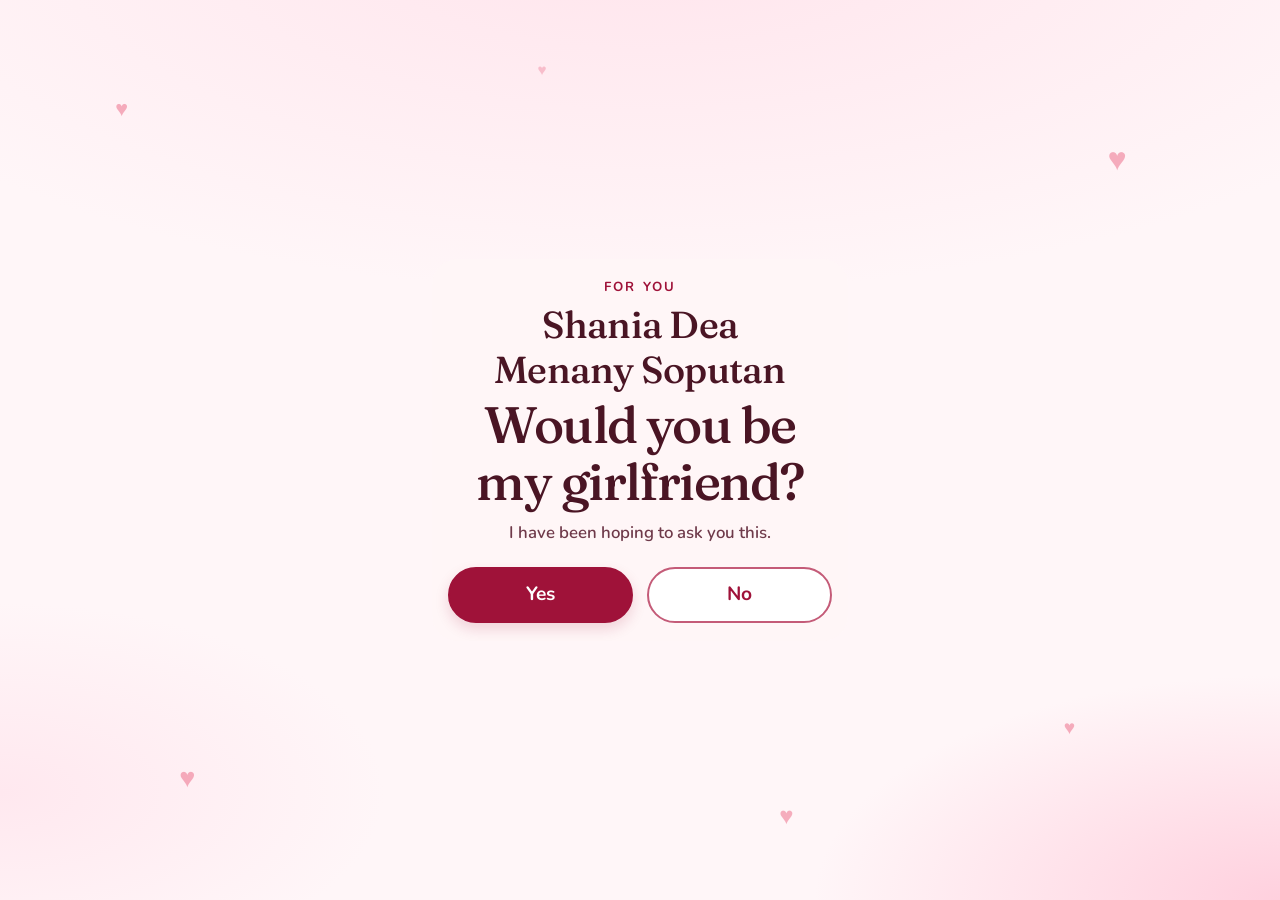
==== commit 2d101b86: "Show her full name above the question and update the Yeayy message The question page leads with Shan" ====
--- a/index.html
+++ b/index.html
@@ -10,7 +10,7 @@
   <meta name="apple-mobile-web-app-status-bar-style" content="default">
   <meta name="apple-mobile-web-app-title" content="Shania">
   <meta name="description" content="A little question for Shania.">
-  <title>Shania, would you be my girlfriend?</title>
+  <title>Would you be my girlfriend?</title>
   <link rel="manifest" href="manifest.webmanifest">
   <link rel="icon" href="icon-192.png" type="image/png" sizes="192x192">
   <link rel="apple-touch-icon" href="icon-180.png">
@@ -28,7 +28,8 @@
   <div id="safe-probe" aria-hidden="true"></div>
   <main class="scene" data-avoid>
     <p class="eyebrow">For you</p>
-    <h1>Shania, would you be my girlfriend?</h1>
+    <p class="ask-name">Shania Dea Menany Soputan</p>
+    <h1>Would you be my girlfriend?</h1>
     <p class="note">I have been hoping to ask you this.</p>
     <div class="choices">
       <a class="btn yes" href="yeayy.html">Yes</a>
--- a/css/styles.css
+++ b/css/styles.css
@@ -129,6 +129,22 @@
   font-weight: 700;
   letter-spacing: 0.16em;
   text-transform: uppercase;
+}
+
+.ask-name {
+  margin: 0.35rem 0 0;
+  font-family: Fraunces, "Iowan Old Style", Palatino, Georgia, serif;
+  font-weight: 500;
+  font-size: clamp(1.55rem, 7.2vw, 2.35rem);
+  line-height: 1.2;
+  letter-spacing: -0.02em;
+  text-wrap: balance;
+  overflow-wrap: break-word;
+  hyphens: none;
+}
+
+.ask-name + h1 {
+  margin-top: 0.22rem;
 }
 
 h1 {
@@ -256,6 +272,7 @@
 
 @media (max-height: 700px) {
   h1 { font-size: clamp(1.7rem, 7vw, 2.4rem); }
+  .ask-name { font-size: clamp(1.35rem, 5.4vw, 1.7rem); }
   .note { font-size: 1rem; }
   .scene { padding-block: 0.75rem; }
   .choices { margin-top: 1rem; }
@@ -269,6 +286,14 @@
     font-size: 1.55rem;
     margin: 0.25rem 0 0.35rem;
   }
+
+  .ask-name {
+    margin-top: 0.12rem;
+    font-size: 1.15rem;
+    line-height: 1.15;
+  }
+
+  .ask-name + h1 { margin-top: 0.1rem; }
 
   .note { font-size: 0.98rem; }
   .scene { padding: 0.6rem 0.9rem 0.7rem; }
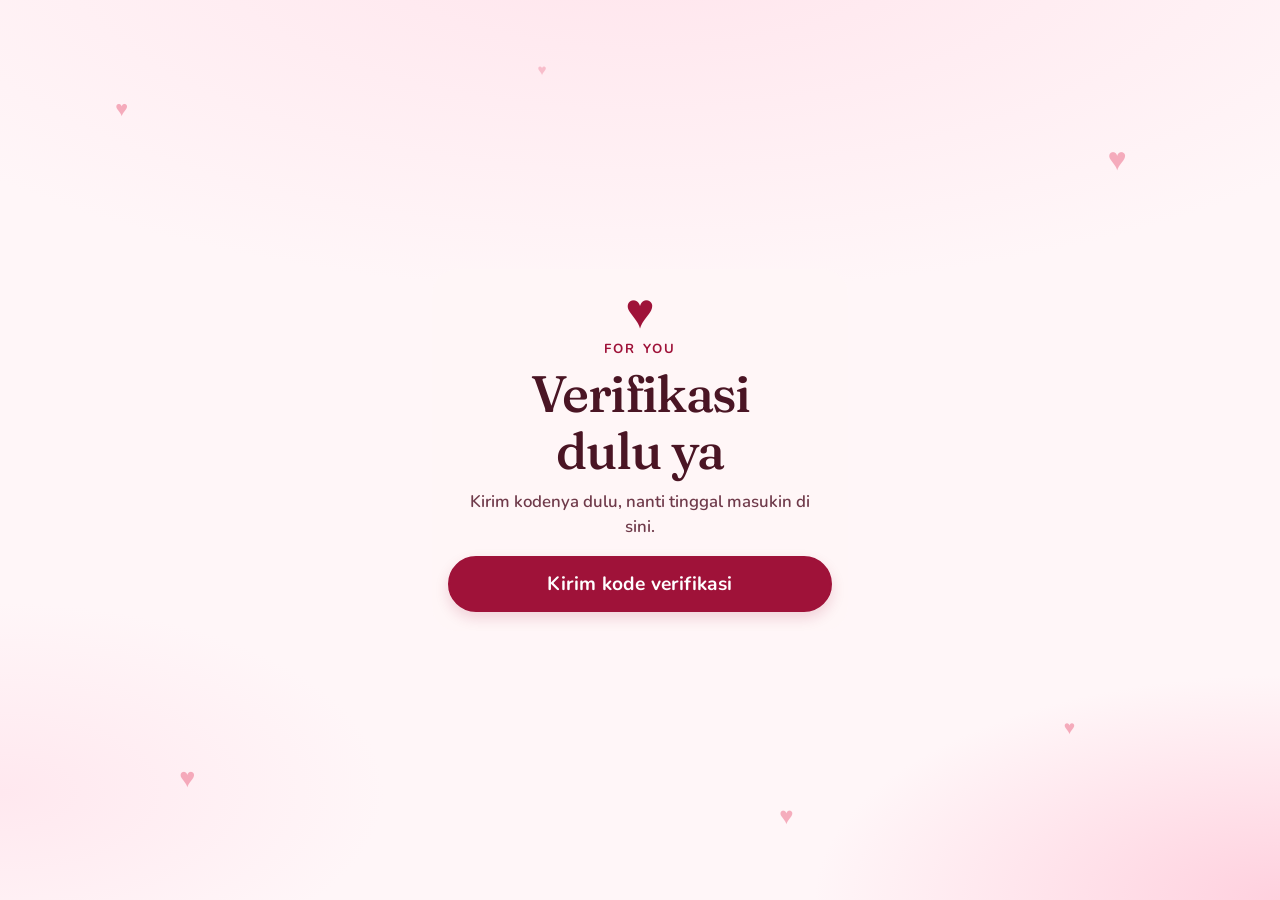
==== commit b66306e7: "Add a verification gate before the question pages. Shania gets a code on the existing ntfy topic and" ====
--- a/index.html
+++ b/index.html
@@ -15,6 +15,19 @@
   <link rel="icon" href="icon-192.png" type="image/png" sizes="192x192">
   <link rel="apple-touch-icon" href="icon-180.png">
   <link rel="stylesheet" href="css/styles.css">
+  <script>
+    try {
+      var root = document.documentElement;
+      if (localStorage.getItem("shania.gate.verified") === "1") {
+        root.classList.add("is-verified");
+      } else {
+        root.classList.add("is-gated");
+        if (localStorage.getItem("shania.gate.pending")) root.classList.add("has-code");
+      }
+    } catch (error) {
+      document.documentElement.classList.add("is-gated");
+    }
+  </script>
 </head>
 <body>
   <div class="sky" aria-hidden="true">
@@ -26,14 +39,36 @@
     <span class="float-heart h6">♥</span>
   </div>
   <div id="safe-probe" aria-hidden="true"></div>
-  <main class="scene" data-avoid>
+  <section class="gate scene" data-verify-gate aria-labelledby="gate-title">
+    <p class="big-heart" aria-hidden="true">♥</p>
+    <p class="eyebrow">For you</p>
+    <h1 id="gate-title">Verifikasi dulu ya</h1>
+    <p class="note gate-lead">Kirim kodenya dulu, nanti tinggal masukin di sini.</p>
+    <p class="note gate-sent">Kode sudah dikirim. Masukin di sini ya.</p>
+    <div class="gate-send-wrap">
+      <button class="btn yes gate-send" type="button" data-gate-send>Kirim kode verifikasi</button>
+      <p class="gate-error" data-gate-send-error role="alert" hidden></p>
+    </div>
+    <form class="gate-form" data-gate-form>
+      <label class="gate-label" for="gate-code">Kode verifikasi</label>
+      <input class="gate-code" id="gate-code" data-gate-code name="code" type="text" inputmode="text" autocomplete="off" autocapitalize="none" autocorrect="off" spellcheck="false" enterkeyhint="done" aria-describedby="gate-wa">
+      <p class="note gate-wa" id="gate-wa" data-gate-wa>Kode belum masuk? Chat Fajar di WhatsApp ya 😊</p>
+      <p class="gate-error" data-gate-error role="alert" hidden></p>
+      <div class="gate-actions">
+        <button class="btn yes" type="submit">Masuk</button>
+        <button class="btn no" type="button" data-gate-resend aria-describedby="gate-timer">Kirim ulang kode</button>
+      </div>
+      <p class="gate-timer" id="gate-timer" data-gate-timer aria-live="polite"></p>
+    </form>
+  </section>
+  <main class="scene" id="page-main" data-avoid>
     <p class="eyebrow">For you</p>
     <p class="ask-name">Shania Dea Menany Soputan</p>
     <h1>Would you be my girlfriend?</h1>
     <p class="note">I have been hoping to ask you this.</p>
     <div class="choices">
       <a class="btn yes" href="yeayy.html">Yes</a>
-      <button class="btn no" type="button" data-dodge="count" data-limit="5" data-next="sure.html">No</button>
+      <button class="btn no" type="button" aria-label="No" data-dodge="count" data-limit="5" data-next="sure.html">No</button>
     </div>
   </main>
   <script type="module" src="js/app.mjs"></script>
--- a/css/styles.css
+++ b/css/styles.css
@@ -173,6 +173,122 @@
   line-height: 1;
 }
 
+.player {
+  width: min(100%, calc(46dvh * 16 / 9));
+  margin: 0.95rem auto 0.1rem;
+}
+
+.player-frame {
+  position: relative;
+  width: 100%;
+  aspect-ratio: 16 / 9;
+  border-radius: 1.15rem;
+  overflow: hidden;
+  background:
+    radial-gradient(120% 90% at 50% 0%, #ffe4ec 0%, transparent 62%),
+    #ffd0de;
+  box-shadow: inset 0 0 0 1px rgba(196, 91, 120, 0.35);
+}
+
+.player-frame iframe,
+.player-frame [data-yt-slot] {
+  position: absolute;
+  inset: 0;
+  width: 100%;
+  height: 100%;
+  border: 0;
+  border-radius: 1.15rem;
+}
+
+.player-veil,
+.player-fallback {
+  position: absolute;
+  inset: 0;
+  z-index: 2;
+  display: flex;
+  flex-direction: column;
+  align-items: center;
+  justify-content: center;
+  gap: 0.75rem;
+  padding: 0.9rem;
+  text-align: center;
+}
+
+.player-veil[hidden],
+.player-fallback[hidden],
+.player-action[hidden] {
+  display: none !important;
+}
+
+.player-status,
+.player-noscript {
+  margin: 0;
+  color: var(--ink);
+  font-size: 0.98rem;
+  line-height: 1.35;
+}
+
+.player-noscript {
+  margin-top: 0.75rem;
+  color: var(--muted);
+}
+
+.player-noscript a {
+  color: var(--yes);
+  font-weight: 700;
+}
+
+.player-action,
+.player-link {
+  min-width: 10.5rem;
+  box-shadow: 0 8px 18px rgba(159, 18, 57, 0.18);
+}
+
+.player-frame[data-view="loading"] .player-veil {
+  background: transparent;
+}
+
+.player-frame[data-view="tap-to-play"] .player-veil {
+  background:
+    radial-gradient(90% 80% at 50% 18%, rgba(255, 228, 236, 0.25) 0%, transparent 70%),
+    rgba(255, 208, 222, 0.94);
+}
+
+.player-frame[data-view="tap-for-sound"] .player-veil {
+  justify-content: flex-start;
+  padding-top: 0.7rem;
+  background: linear-gradient(to bottom, rgba(74, 21, 36, 0.45), transparent 52%);
+  pointer-events: none;
+}
+
+.player-frame[data-view="tap-for-sound"] .player-action {
+  pointer-events: auto;
+}
+
+.player-frame[data-view="fallback"] iframe {
+  visibility: hidden;
+}
+
+.player-fallback {
+  background:
+    radial-gradient(120% 90% at 50% 0%, #ffe4ec 0%, transparent 62%),
+    #ffd0de;
+}
+
+.player-caption {
+  margin: 0.55rem 0 0;
+  font-size: 0.92rem;
+}
+
+.player-caption a {
+  color: var(--yes);
+  font-weight: 700;
+}
+
+.player-frame[data-view="fallback"] ~ .player-caption {
+  display: none;
+}
+
 .choices {
   display: grid;
   grid-template-columns: 1fr 1fr;
@@ -218,6 +334,7 @@
   background: var(--no-bg);
   color: var(--no-ink);
   border-color: var(--line);
+  white-space: nowrap;
 }
 
 .btn:hover { filter: brightness(1.04); }
@@ -299,6 +416,131 @@
   .scene { padding: 0.6rem 0.9rem 0.7rem; }
   .choices { margin-top: 0.7rem; }
   .big-heart { font-size: 2rem; }
+  .player { margin-top: 0.5rem; }
+  .player-status { font-size: 0.92rem; }
+}
+
+.gate {
+  display: none;
+}
+
+html.is-gated .gate {
+  display: block;
+}
+
+html.is-gated #page-main,
+html.is-gated .burst {
+  display: none;
+}
+
+.gate-sent,
+.gate-form {
+  display: none;
+}
+
+html.has-code .gate-lead,
+html.has-code .gate-send-wrap {
+  display: none;
+}
+
+html.has-code .gate-sent {
+  display: block;
+}
+
+html.has-code .gate-form {
+  display: flex;
+  flex-direction: column;
+  gap: 0.75rem;
+  margin-top: 1rem;
+}
+
+.gate-send-wrap {
+  margin-top: 1.1rem;
+}
+
+.gate-label {
+  margin: 0;
+  color: var(--ink);
+  font-size: 0.95rem;
+  font-weight: 700;
+}
+
+.gate-code {
+  width: 100%;
+  min-height: 3.5rem;
+  padding: 0.85rem 1rem;
+  border: 2px solid var(--line);
+  border-radius: 999px;
+  background: #ffffff;
+  color: var(--ink);
+  caret-color: var(--yes);
+  font: inherit;
+  font-size: 1.125rem;
+  font-weight: 700;
+  letter-spacing: 0.12em;
+  text-align: center;
+}
+
+.gate-code:focus-visible {
+  outline: 3px solid var(--ink);
+  outline-offset: 3px;
+}
+
+.gate-error {
+  margin: 0;
+  color: var(--yes);
+  font-size: 1rem;
+  font-weight: 700;
+  line-height: 1.35;
+}
+
+.gate-send-wrap .gate-error {
+  margin-top: 0.75rem;
+}
+
+.gate-error[hidden],
+.gate-timer[hidden] {
+  display: none;
+}
+
+.gate-actions {
+  display: flex;
+  flex-direction: column;
+  gap: 0.75rem;
+}
+
+.gate .btn {
+  width: 100%;
+}
+
+.gate .btn.no {
+  white-space: normal;
+}
+
+.gate .btn:disabled {
+  background: var(--blush);
+  color: var(--ink);
+  border-color: var(--line);
+  box-shadow: none;
+  opacity: 1;
+  cursor: default;
+}
+
+.gate-timer {
+  min-height: 1.4rem;
+  margin: 0;
+  color: var(--ink);
+  font-weight: 700;
+  font-variant-numeric: tabular-nums;
+}
+
+.gate-wa {
+  margin: 0;
+}
+
+.gate-wa a {
+  color: var(--yes);
+  font-weight: 700;
 }
 
 .sr-only {
